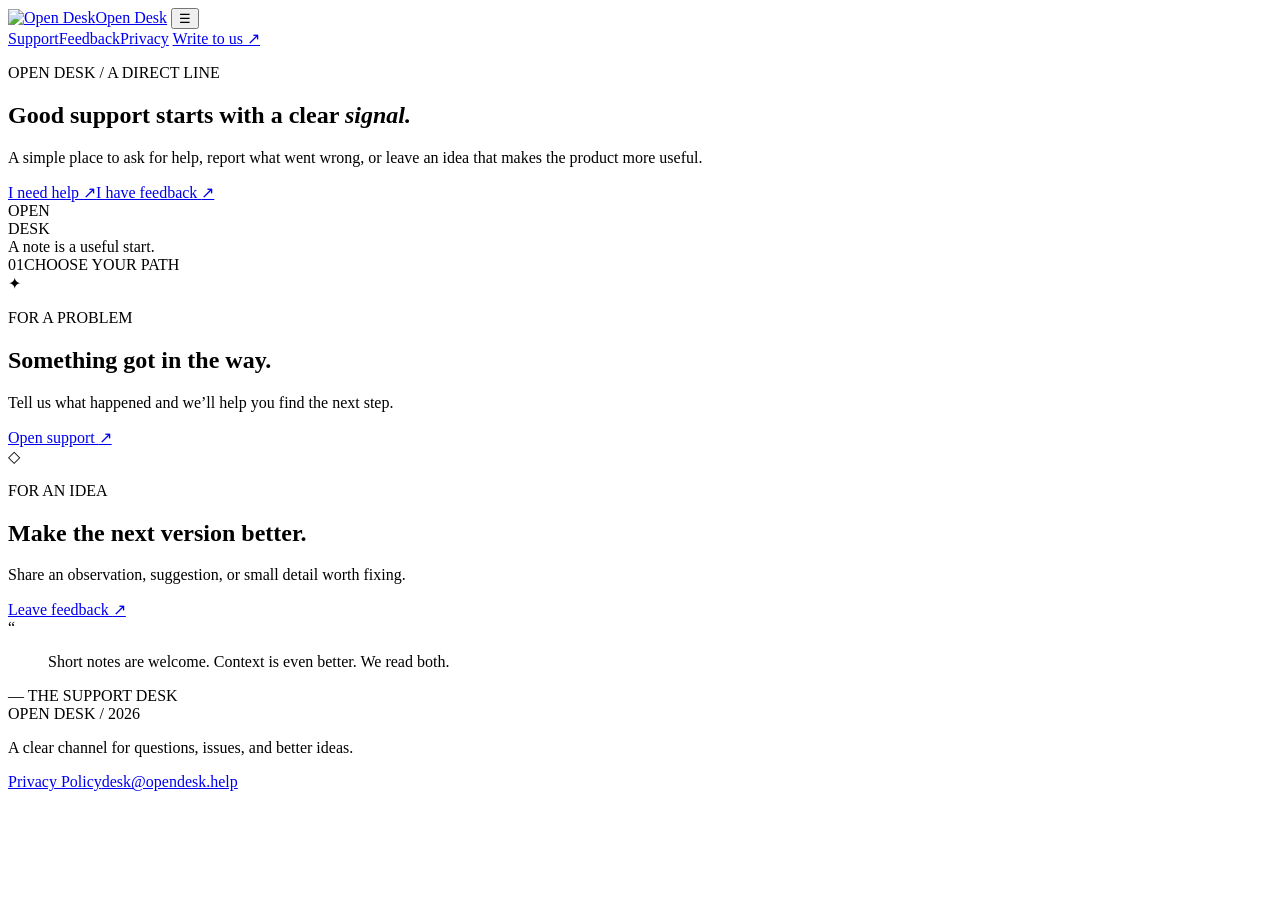
==== index.html @ 85410932 "Add files via upload" ====
<!DOCTYPE html>
<html lang="en">
<head>
  <meta charset="UTF-8"><meta name="viewport" content="width=device-width, initial-scale=1.0">
  <meta name="description" content="Open Desk — a clear channel for questions, issues, and better ideas.">
  <title>Open Desk — Support & Feedback</title>
  <link rel="stylesheet" href="css/style.css">
</head>
<body>
<header class="site-header"><div class="header-inner">
  <a href="index.html" class="brand"><img src="assets/logo.png" alt="Open Desk" class="brand-mark"><span>Open Desk</span></a>
  <button class="mobile-toggle" aria-label="Open menu" aria-expanded="false">☰</button>
  <nav class="main-nav" aria-label="Main navigation">
    <a href="support.html">Support</a><a href="feedback.html">Feedback</a><a href="privacy-policy.html">Privacy</a>
    <a href="support.html" class="nav-action">Write to us <span>↗</span></a>
  </nav>
</div></header>
<main>
<section class="hero-section"><div class="hero-copy">
  <p class="eyebrow accent">OPEN DESK / A DIRECT LINE</p>
  <h1>Good support starts with a clear <em>signal.</em></h1>
  <p class="hero-lede">A simple place to ask for help, report what went wrong, or leave an idea that makes the product more useful.</p>
  <div class="hero-links"><a href="support.html" class="primary-link">I need help <span>↗</span></a><a href="feedback.html" class="secondary-link">I have feedback <span>↗</span></a></div>
</div><div class="hero-art"><div class="paper-art"><div class="notebook"><span>OPEN<br>DESK</span><i></i><b></b></div><div class="pencil"></div><div class="paper-note">A note is a useful start.</div></div></div></section>
<section class="path-section"><div class="section-rail"><span class="rail-number">01</span><span class="rail-label">CHOOSE YOUR PATH</span></div><div class="path-content">
  <div class="path-card"><div class="icon">✦</div><p class="eyebrow">FOR A PROBLEM</p><h2>Something got in the way.</h2><p>Tell us what happened and we’ll help you find the next step.</p><a href="support.html" class="card-link">Open support <span>↗</span></a></div>
  <div class="path-card sage-card"><div class="icon">◇</div><p class="eyebrow">FOR AN IDEA</p><h2>Make the next version better.</h2><p>Share an observation, suggestion, or small detail worth fixing.</p><a href="feedback.html" class="card-link">Leave feedback <span>↗</span></a></div>
</div></section>
<section class="quote-section"><div class="quote-mark">“</div><blockquote>Short notes are welcome. Context is even better. We read both.</blockquote><span class="quote-caption">— THE SUPPORT DESK</span></section>
</main>
<footer class="site-footer"><div><span class="footer-kicker">OPEN DESK / 2026</span><p>A clear channel for questions, issues, and better ideas.</p></div><div class="footer-links"><a href="privacy-policy.html">Privacy Policy</a><a href="mailto:desk@opendesk.help">desk@opendesk.help</a></div></footer>
<script src="js/script.js"></script></body></html>
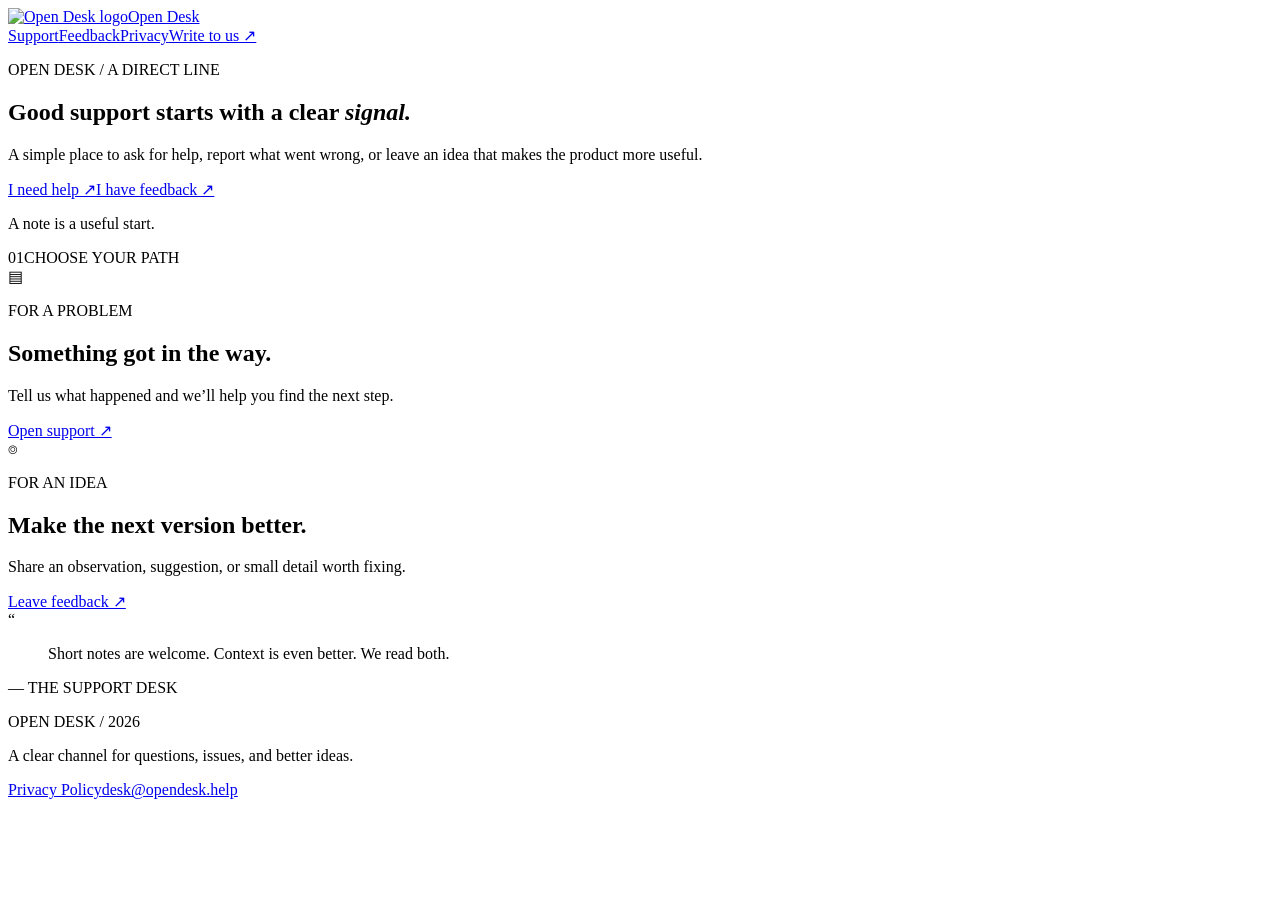
==== commit 32ee76c4: "Add files via upload" ====
--- a/index.html
+++ b/index.html
@@ -1,32 +1,20 @@
-<!DOCTYPE html>
+<!doctype html>
 <html lang="en">
 <head>
-  <meta charset="UTF-8"><meta name="viewport" content="width=device-width, initial-scale=1.0">
-  <meta name="description" content="Open Desk — a clear channel for questions, issues, and better ideas.">
+  <meta charset="UTF-8">
+  <meta name="viewport" content="width=device-width, initial-scale=1.0">
+  <meta name="description" content="Open Desk support and feedback portal.">
   <title>Open Desk — Support & Feedback</title>
+  <link rel="icon" href="assets/logo.png" type="image/png">
   <link rel="stylesheet" href="css/style.css">
 </head>
 <body>
-<header class="site-header"><div class="header-inner">
-  <a href="index.html" class="brand"><img src="assets/logo.png" alt="Open Desk" class="brand-mark"><span>Open Desk</span></a>
-  <button class="mobile-toggle" aria-label="Open menu" aria-expanded="false">☰</button>
-  <nav class="main-nav" aria-label="Main navigation">
-    <a href="support.html">Support</a><a href="feedback.html">Feedback</a><a href="privacy-policy.html">Privacy</a>
-    <a href="support.html" class="nav-action">Write to us <span>↗</span></a>
-  </nav>
-</div></header>
-<main>
-<section class="hero-section"><div class="hero-copy">
-  <p class="eyebrow accent">OPEN DESK / A DIRECT LINE</p>
-  <h1>Good support starts with a clear <em>signal.</em></h1>
-  <p class="hero-lede">A simple place to ask for help, report what went wrong, or leave an idea that makes the product more useful.</p>
-  <div class="hero-links"><a href="support.html" class="primary-link">I need help <span>↗</span></a><a href="feedback.html" class="secondary-link">I have feedback <span>↗</span></a></div>
-</div><div class="hero-art"><div class="paper-art"><div class="notebook"><span>OPEN<br>DESK</span><i></i><b></b></div><div class="pencil"></div><div class="paper-note">A note is a useful start.</div></div></div></section>
-<section class="path-section"><div class="section-rail"><span class="rail-number">01</span><span class="rail-label">CHOOSE YOUR PATH</span></div><div class="path-content">
-  <div class="path-card"><div class="icon">✦</div><p class="eyebrow">FOR A PROBLEM</p><h2>Something got in the way.</h2><p>Tell us what happened and we’ll help you find the next step.</p><a href="support.html" class="card-link">Open support <span>↗</span></a></div>
-  <div class="path-card sage-card"><div class="icon">◇</div><p class="eyebrow">FOR AN IDEA</p><h2>Make the next version better.</h2><p>Share an observation, suggestion, or small detail worth fixing.</p><a href="feedback.html" class="card-link">Leave feedback <span>↗</span></a></div>
-</div></section>
-<section class="quote-section"><div class="quote-mark">“</div><blockquote>Short notes are welcome. Context is even better. We read both.</blockquote><span class="quote-caption">— THE SUPPORT DESK</span></section>
-</main>
-<footer class="site-footer"><div><span class="footer-kicker">OPEN DESK / 2026</span><p>A clear channel for questions, issues, and better ideas.</p></div><div class="footer-links"><a href="privacy-policy.html">Privacy Policy</a><a href="mailto:desk@opendesk.help">desk@opendesk.help</a></div></footer>
-<script src="js/script.js"></script></body></html>
+  <header class="site-header"><a class="brand" href="index.html"><img src="assets/logo.png" alt="Open Desk logo"><span>Open Desk</span></a><nav aria-label="Main navigation"><a href="support.html">Support</a><a href="feedback.html">Feedback</a><a href="privacy-policy.html">Privacy</a><a class="nav-button" href="support.html">Write to us ↗</a></nav></header>
+  <main>
+    <section class="hero"><div class="hero-copy"><p class="eyebrow orange">OPEN DESK / A DIRECT LINE</p><h1>Good support starts with a clear <i>signal.</i></h1><p class="lede">A simple place to ask for help, report what went wrong, or leave an idea that makes the product more useful.</p><div class="actions"><a class="button" href="support.html">I need help ↗</a><a class="text-link" href="feedback.html">I have feedback ↗</a></div></div><div class="hero-note"><div class="paper"><span class="tab"></span><span class="line"></span><span class="line short"></span><span class="pencil"></span></div><p class="annotation">A note is a useful start.</p></div></section>
+    <section class="paths"><div class="rail"><span class="number">01</span><span>CHOOSE YOUR PATH</span></div><div class="path-grid"><article class="path-card"><span class="icon">▤</span><p class="eyebrow">FOR A PROBLEM</p><h2>Something got in the way.</h2><p>Tell us what happened and we’ll help you find the next step.</p><a class="text-link" href="support.html">Open support ↗</a></article><article class="path-card sage"><span class="icon">⌾</span><p class="eyebrow">FOR AN IDEA</p><h2>Make the next version better.</h2><p>Share an observation, suggestion, or small detail worth fixing.</p><a class="text-link" href="feedback.html">Leave feedback ↗</a></article></div></section>
+    <section class="quote"><span class="quote-mark">“</span><blockquote>Short notes are welcome. Context is even better. We read both.</blockquote><p class="eyebrow">— THE SUPPORT DESK</p></section>
+  </main>
+  <footer><div><p class="eyebrow orange">OPEN DESK / 2026</p><p>A clear channel for questions, issues, and better ideas.</p></div><div class="footer-links"><a href="privacy-policy.html">Privacy Policy</a><a href="mailto:desk@opendesk.help">desk@opendesk.help</a></div></footer>
+</body>
+</html>
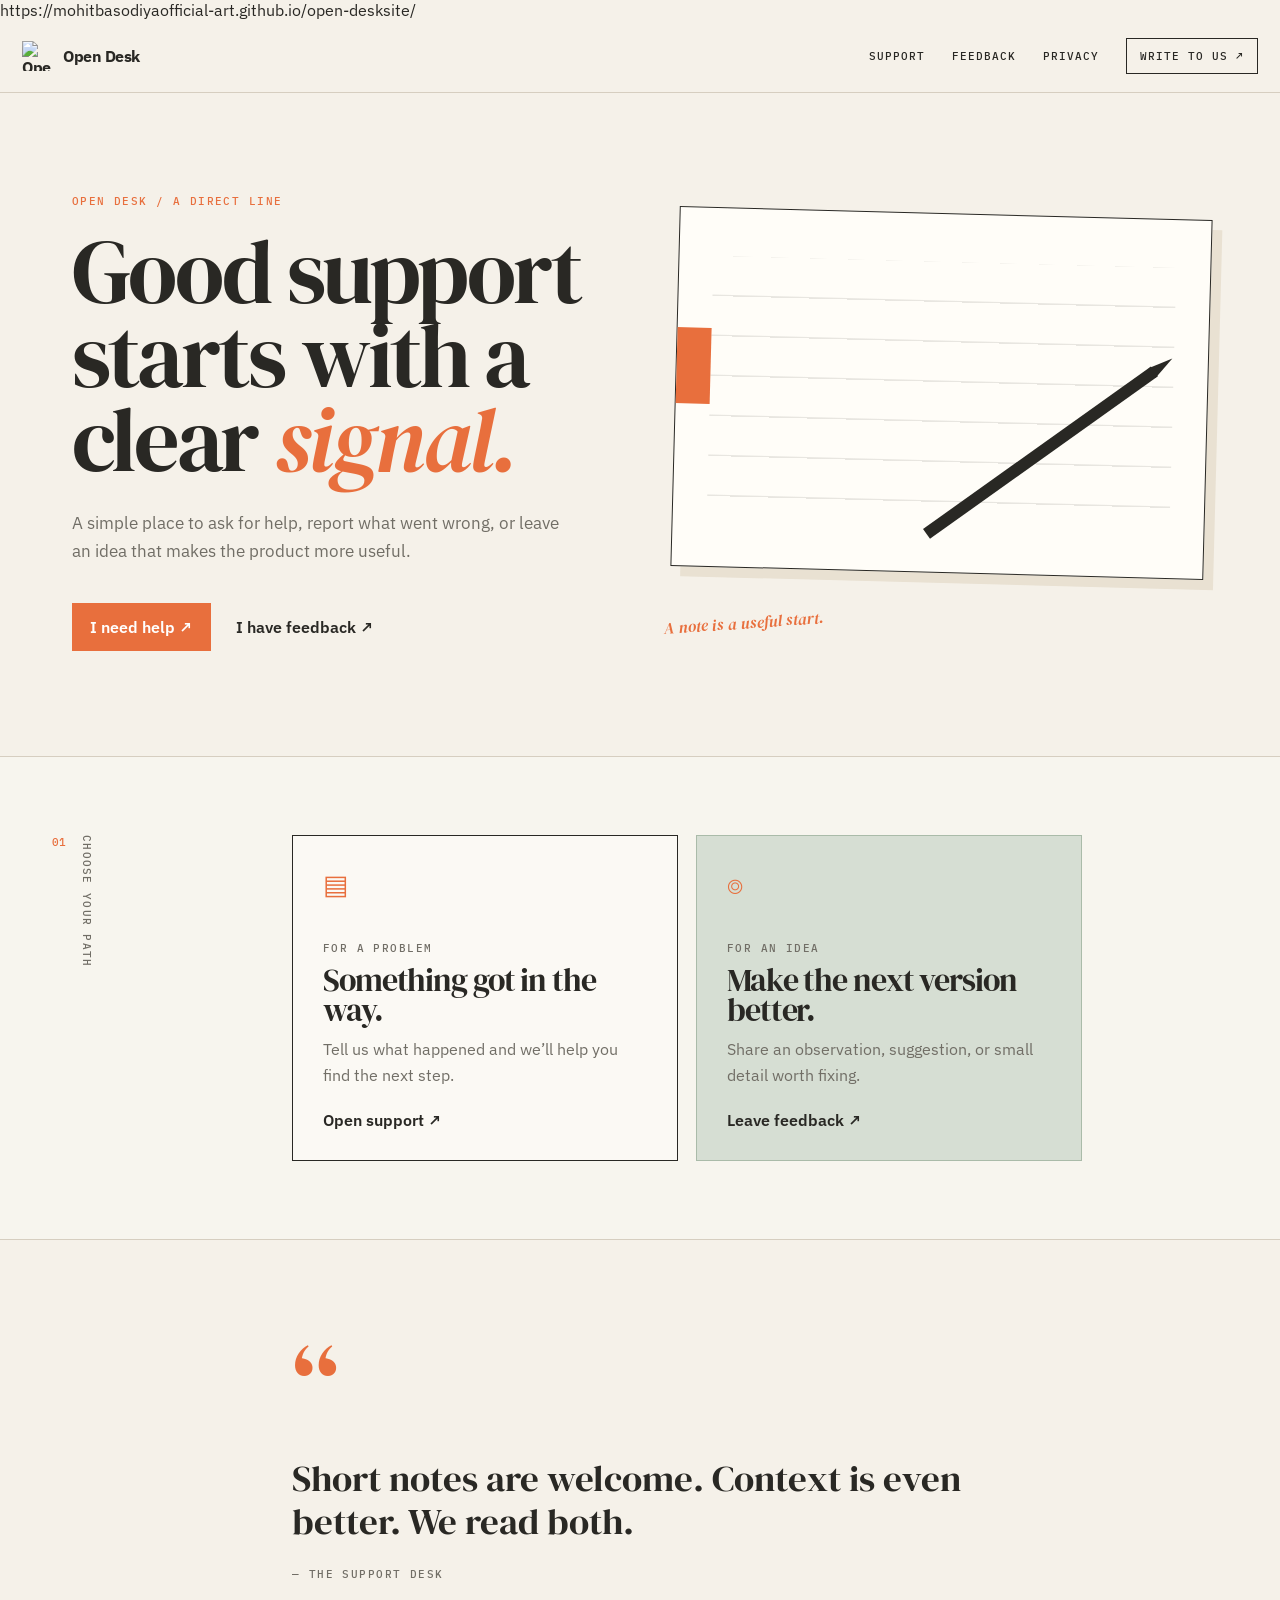
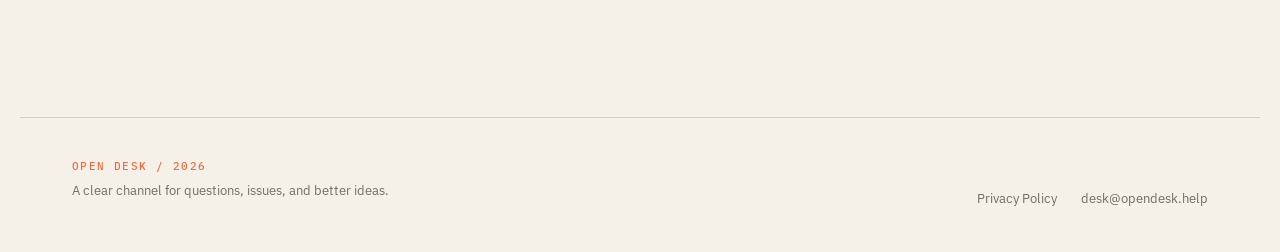
==== commit 64a77952: "Update index.html" ====
--- a/index.html
+++ b/index.html
@@ -1,6 +1,14 @@
 <!doctype html>
 <html lang="en">
 <head>
+  <?xml version="1.0" encoding="UTF-8"?>
+<urlset xmlns="http://www.sitemaps.org/schemas/sitemap/0.9">
+
+  <url>
+    <loc>https://mohitbasodiyaofficial-art.github.io/open-desksite/</loc>
+  </url>
+
+</urlset>
   <meta charset="UTF-8">
   <meta name="viewport" content="width=device-width, initial-scale=1.0">
   <meta name="description" content="Open Desk support and feedback portal.">
--- a/css/style.css
+++ b/css/style.css
@@ -0,0 +1,3 @@
+/* Field Notes static site: warm paper, graphite ink, muted sage, Signal Orange #E86F3D. */
+@import url('https://fonts.googleapis.com/css2?family=DM+Serif+Display:ital@0;1&family=IBM+Plex+Mono:wght@400;500&family=IBM+Plex+Sans:wght@400;500;600;700&display=swap');
+:root{--ink:#292824;--paper:#f5f1e9;--deep:#e9e1d2;--sage:#d6ded3;--sage-deep:#aabba9;--orange:#e86f3d;--muted:#716e66;--line:#d6cec0;--card:#fbf9f4}*{box-sizing:border-box}html{scroll-behavior:smooth}body{margin:0;background-color:var(--paper);color:var(--ink);font-family:'IBM Plex Sans',sans-serif;background-image:radial-gradient(rgba(41,40,36,.045) .55px,transparent .55px);background-size:8px 8px}a{color:inherit;text-decoration:none}a:focus-visible,button:focus-visible,input:focus-visible,select:focus-visible,textarea:focus-visible{outline:2px solid var(--orange);outline-offset:3px}.site-header{position:sticky;top:0;z-index:10;display:flex;align-items:center;justify-content:space-between;padding:18px max(22px,calc((100% - 1240px)/2));border-bottom:1px solid var(--line);background:rgba(245,241,233,.94);backdrop-filter:blur(10px)}.brand{display:flex;align-items:center;gap:11px;font-weight:700;letter-spacing:-.03em}.brand img{width:30px;height:30px;object-fit:contain}.site-header nav{display:flex;align-items:center;gap:27px;font:500 .7rem 'IBM Plex Mono',monospace;letter-spacing:.09em;text-transform:uppercase}.site-header nav a:hover,.footer-links a:hover{color:var(--orange)}.nav-button{border:1px solid var(--ink);padding:10px 13px}.nav-button:hover{background:var(--orange);border-color:var(--orange);color:#fff}.hero{max-width:1240px;margin:auto;padding:90px max(22px,calc((100% - 1176px)/2)) 105px;display:grid;grid-template-columns:1fr 1fr;gap:70px;align-items:center}.eyebrow{font:500 .68rem 'IBM Plex Mono',monospace;letter-spacing:.13em;color:var(--muted)}.orange{color:var(--orange)}h1,h2{font-family:'DM Serif Display',serif;font-weight:400;letter-spacing:-.035em;line-height:.94;margin:0}h1{font-size:clamp(3.8rem,7vw,7rem);margin:22px 0 27px}h1 i{color:var(--orange)}h2{font-size:2rem}.lede{max-width:500px;color:var(--muted);font-size:1.08rem;line-height:1.6}.actions{display:flex;align-items:center;gap:25px;margin-top:38px}.button{display:inline-block;border:0;background:var(--orange);color:#fff;padding:14px 18px;font-weight:600;cursor:pointer;transition:transform .16s ease-out,background .16s ease-out}.button:hover{background:#c9572b;transform:translateY(-2px)}.button:active{transform:scale(.97)}.text-link{font-weight:600;transition:color .18s ease-out,transform .18s ease-out}.text-link:hover{color:var(--orange);transform:translateX(3px)}.hero-note{position:relative}.paper{position:relative;background:#fffdf8;border:1px solid var(--ink);height:360px;box-shadow:10px 10px 0 var(--deep);transform:rotate(1.5deg);overflow:hidden}.paper:before{content:'';position:absolute;inset:0;background:repeating-linear-gradient(to bottom,transparent 0 38px,rgba(113,110,102,.16) 39px 40px);margin:48px 34px}.tab{position:absolute;z-index:1;top:120px;left:-1px;width:35px;height:76px;background:var(--orange)}.pencil{position:absolute;width:280px;height:12px;background:var(--ink);right:25px;top:230px;transform:rotate(-37deg)}.pencil:after{content:'';position:absolute;right:-22px;border-left:25px solid var(--ink);border-top:6px solid transparent;border-bottom:6px solid transparent}.annotation{font:italic 1rem 'DM Serif Display',serif;color:var(--orange);transform:rotate(-4deg);margin:25px 0 0 -12px}.paths{border-top:1px solid var(--line);border-bottom:1px solid var(--line);padding:78px max(22px,calc((100% - 1176px)/2));display:grid;grid-template-columns:190px 1fr;gap:50px;background:rgba(251,249,244,.4)}.rail{display:flex;gap:14px;align-items:flex-start}.number{font:500 .7rem 'IBM Plex Mono',monospace;color:var(--orange)}.rail>span:last-child{font:500 .67rem 'IBM Plex Mono',monospace;letter-spacing:.12em;color:var(--muted);writing-mode:vertical-rl}.path-grid{display:grid;grid-template-columns:1fr 1fr;gap:18px;max-width:790px}.path-card{min-height:270px;padding:30px;border:1px solid var(--ink);background:var(--card);display:flex;flex-direction:column;align-items:flex-start}.path-card.sage{background:var(--sage);border-color:var(--sage-deep)}.icon{font-size:27px;color:var(--orange);margin-bottom:40px}.path-card .eyebrow{margin:0 0 10px}.path-card h2{margin-bottom:12px}.path-card p:not(.eyebrow){margin:0 0 22px;color:var(--muted);line-height:1.6}.path-card .text-link{margin-top:auto}.quote{max-width:740px;margin:auto;padding:110px 22px 125px}.quote-mark{font:7rem 'DM Serif Display',serif;color:var(--orange);line-height:.7}.quote blockquote{font:2.3rem/1.16 'DM Serif Display',serif;margin:25px 0}.page-intro{max-width:1240px;margin:auto;padding:80px max(22px,calc((100% - 1176px)/2)) 73px;display:flex;justify-content:space-between;align-items:flex-end;gap:50px}.index-tab{display:inline-block;border-left:3px solid var(--orange);padding:7px 10px;margin-bottom:16px;background:var(--deep);color:var(--muted);font:500 .63rem 'IBM Plex Mono',monospace;letter-spacing:.08em}.page-intro h1{font-size:clamp(3.5rem,6.8vw,6.4rem);max-width:800px}.page-intro>div>p:last-child{max-width:570px;color:var(--muted);font-size:1.05rem;line-height:1.6}.stamp{border:1px solid var(--orange);padding:16px 18px;color:var(--orange);white-space:nowrap;font:500 .7rem/1.5 'IBM Plex Mono',monospace;letter-spacing:.08em;transform:rotate(3deg)}.form-layout{max-width:1240px;margin:auto;padding:65px max(22px,calc((100% - 1176px)/2)) 110px;border-top:1px solid var(--line);display:grid;grid-template-columns:1fr 1.08fr;gap:90px}.aside-note{max-width:410px}.small-paper{height:320px}.small-paper:before{margin:45px 30px}.clip{position:absolute;z-index:2;width:32px;height:65px;left:42%;top:28px;border:5px solid #555;border-bottom:0;border-radius:14px 14px 0 0}.hand-lines{position:absolute;left:42px;right:42px;top:88px;height:145px;background:repeating-linear-gradient(to bottom,transparent 0 27px,rgba(113,110,102,.2) 28px 29px)}.feedback-paper{background:var(--sage)}.feedback-paper .arrow{position:absolute;right:50px;bottom:50px;font:4rem 'DM Serif Display',serif;color:var(--orange);transform:rotate(-20deg)}.aside-note .annotation{margin:23px 0 30px}.aside-note>a{font:500 .78rem 'IBM Plex Mono',monospace}.note-form{padding:33px;background:var(--card);border:1px solid var(--ink);box-shadow:10px 10px 0 var(--deep)}.form-topline{display:flex;justify-content:space-between;padding-bottom:24px;border-bottom:1px solid var(--line);color:var(--orange);font:500 .68rem 'IBM Plex Mono',monospace;letter-spacing:.1em}.note-form label{display:block;margin:20px 0;font-weight:600;font-size:.86rem}.note-form label span{font-weight:400;font-size:.76rem;color:var(--muted)}input,select,textarea{display:block;width:100%;border:0;border-bottom:1px solid var(--line);border-radius:0;background:transparent;color:var(--ink);padding:12px 0;font:inherit}textarea{resize:vertical;min-height:120px}input::placeholder,textarea::placeholder{color:#99948a}.form-footnote{color:var(--muted);font-size:.75rem}.form-status{color:var(--orange);font-weight:600;min-height:22px}.privacy-intro{align-items:center}.privacy-card{width:280px;height:210px;background:#fffdf8;border:1px solid var(--line);box-shadow:10px 10px 0 var(--sage);padding:55px 45px;transform:rotate(-2deg)}.lock{display:block;margin:auto;width:50px;height:50px;border:3px solid var(--ink);border-radius:50%;font-size:2rem;text-align:center;line-height:42px}.file-line{display:block;height:2px;background:var(--line);margin-top:27px}.file-line.short{width:65%;margin-top:10px}.privacy-layout{max-width:1240px;margin:auto;padding:67px max(22px,calc((100% - 1176px)/2)) 120px;border-top:1px solid var(--line);display:grid;grid-template-columns:220px 1fr;gap:86px}.privacy-layout aside{color:var(--muted);font-size:.9rem}.privacy-layout aside p{max-width:170px;line-height:1.65}.privacy-copy{max-width:700px}.privacy-copy h2{font-size:2rem;margin-bottom:12px}.privacy-copy p{color:var(--muted);line-height:1.7;margin:0 0 42px}.privacy-copy a{color:var(--orange);text-decoration:underline;text-underline-offset:3px}footer{max-width:1240px;margin:auto;padding:33px max(22px,calc((100% - 1176px)/2)) 45px;border-top:1px solid var(--line);display:flex;justify-content:space-between;gap:25px;color:var(--muted);font-size:.84rem}footer p{margin:8px 0}.footer-links{display:flex;align-items:flex-end;gap:24px}@media(max-width:760px){.site-header{padding:16px 20px}.site-header nav{gap:14px;font-size:.62rem}.nav-button{display:none}.hero{display:block;padding:60px 20px 88px}.hero h1{font-size:4.25rem}.hero-note{margin-top:65px}.paths{display:block;padding:57px 20px 80px}.rail{margin-bottom:30px}.rail>span:last-child{writing-mode:initial}.path-grid{display:block}.path-card{margin-bottom:15px}.quote{padding:85px 20px 100px}.quote blockquote{font-size:2rem}.page-intro{display:block;padding:58px 20px 55px}.page-intro h1{font-size:4rem}.stamp{display:inline-block;margin-top:30px}.form-layout{display:block;padding:50px 20px 85px}.aside-note{margin-bottom:50px}.note-form{padding:24px}.privacy-intro img{width:100%}.privacy-card{width:100%;margin-top:35px}.privacy-layout{display:block;padding:58px 20px 90px}.privacy-layout aside{margin-bottom:42px}.privacy-copy h2{font-size:1.8rem}.footer-links{display:block}.footer-links a{display:block;margin-top:10px}}@media(prefers-reduced-motion:reduce){html{scroll-behavior:auto}*{transition-duration:.01ms!important}}
